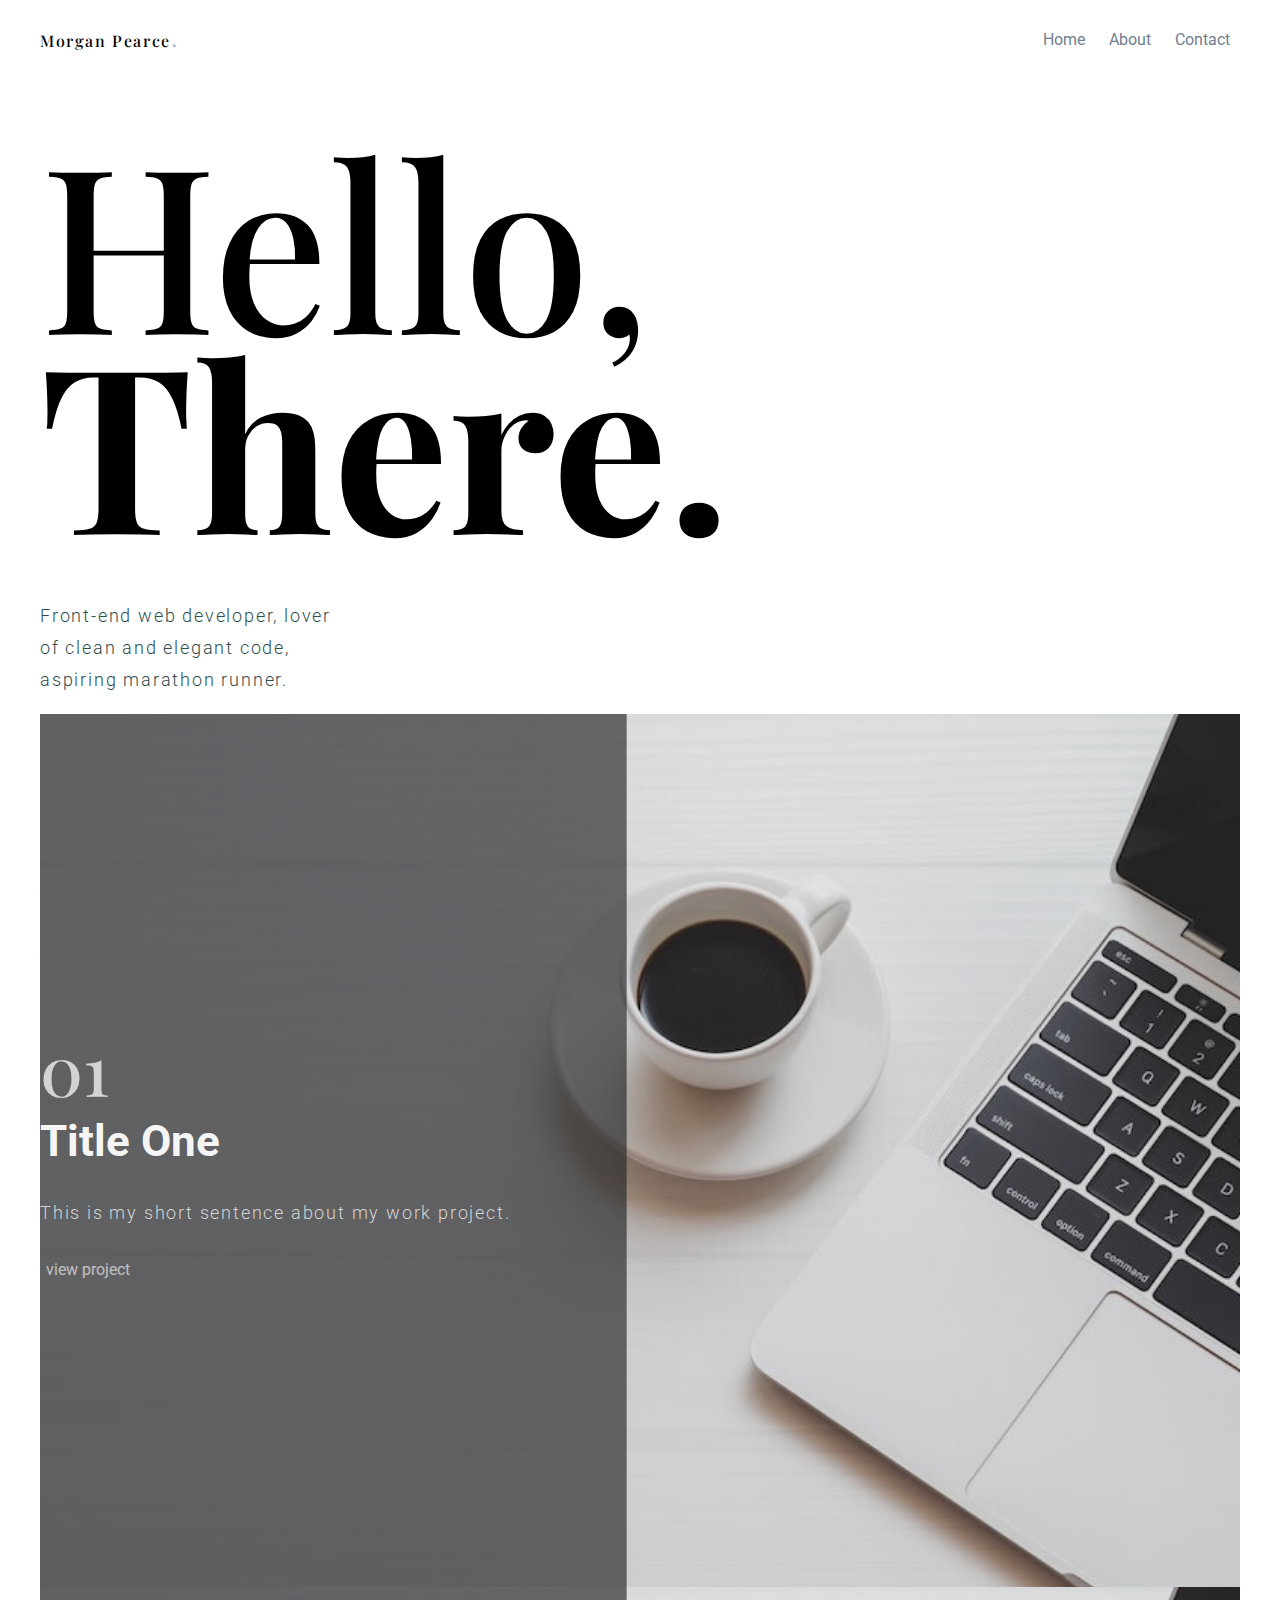
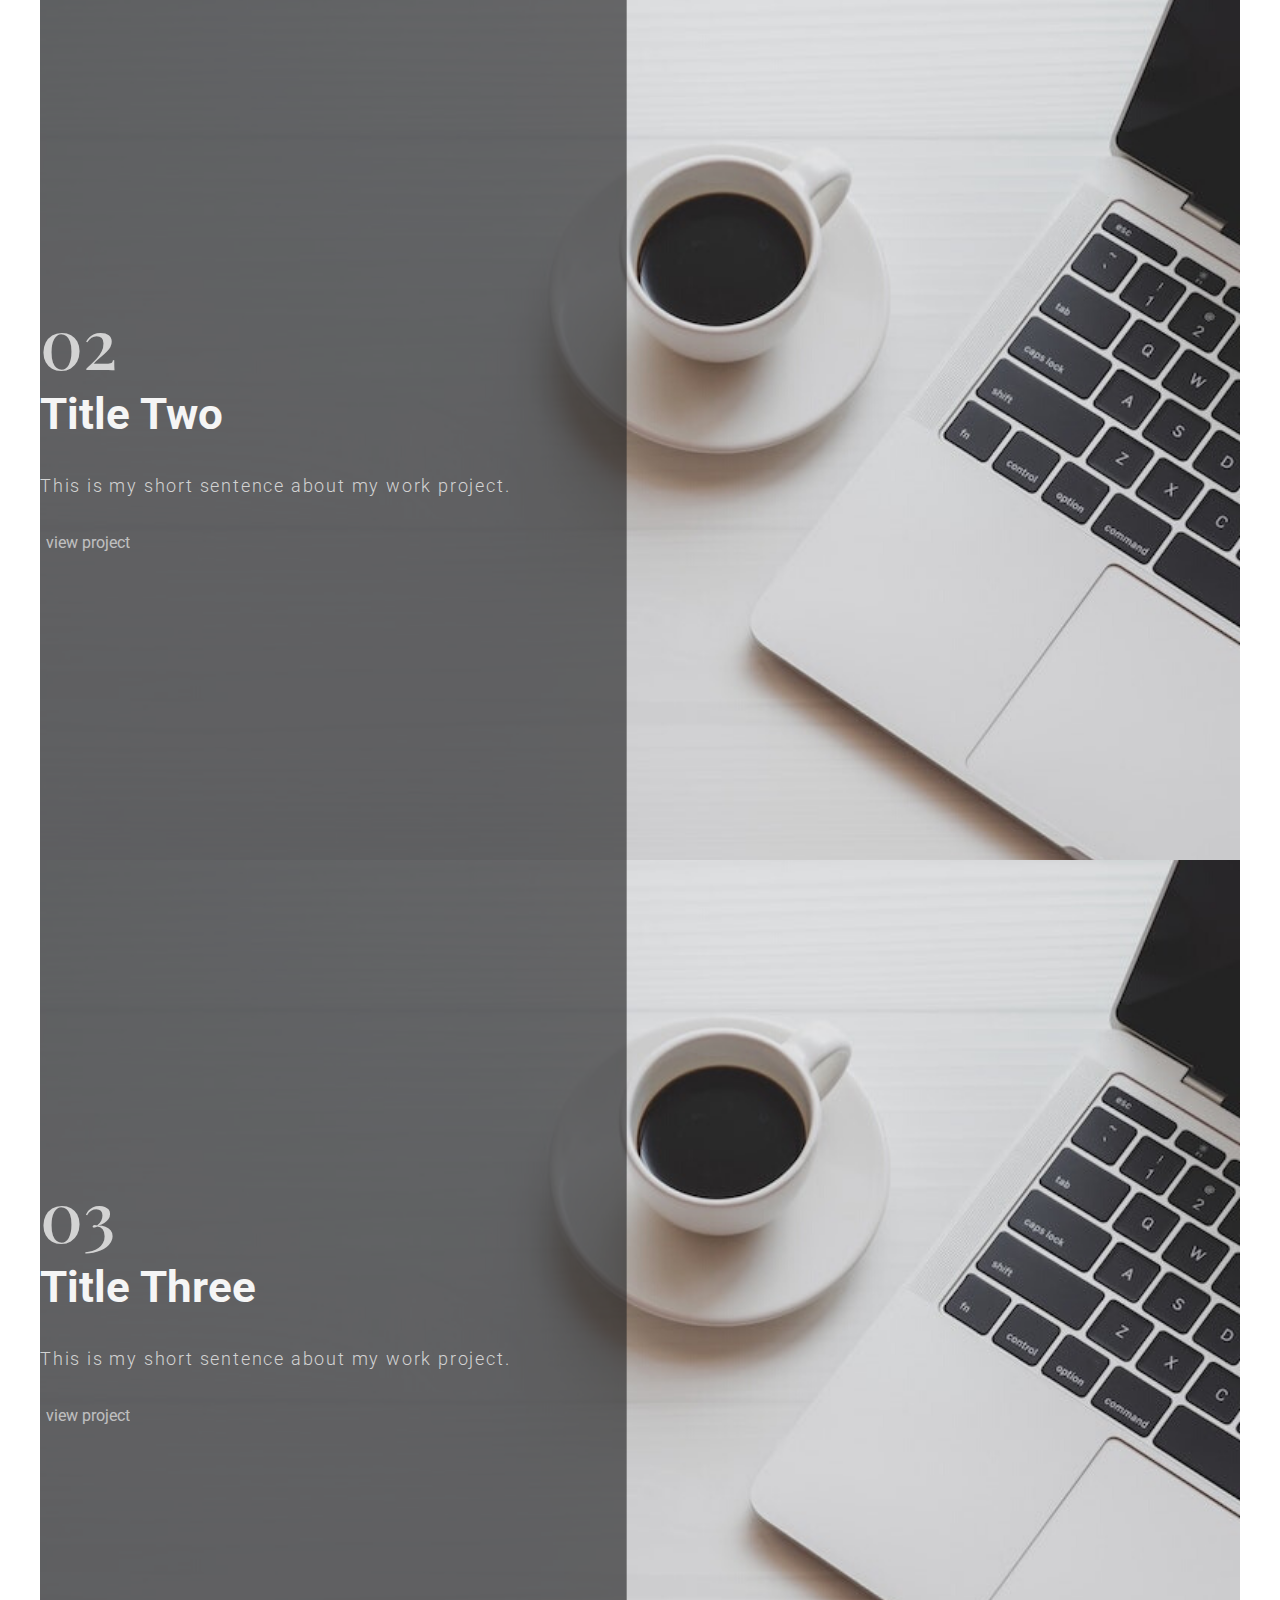
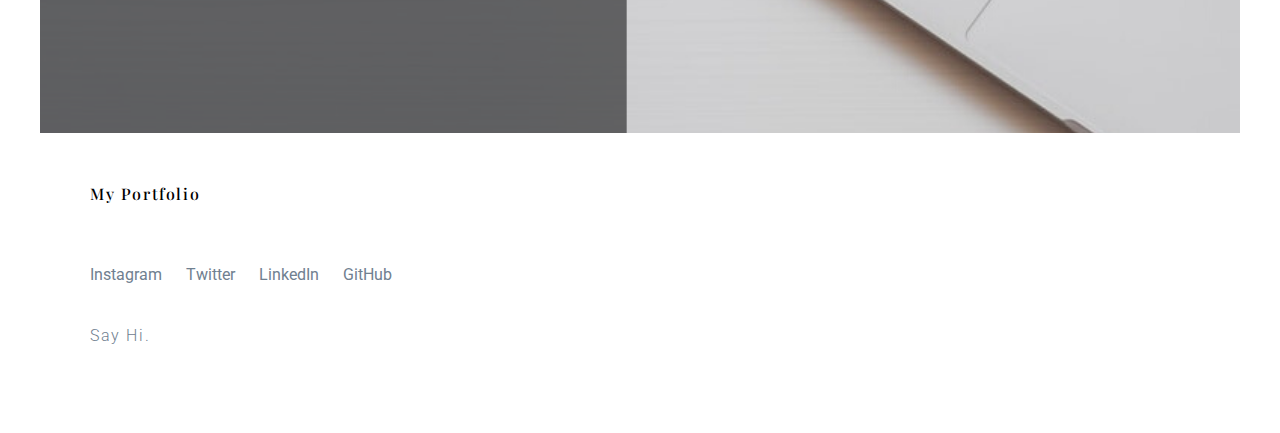
==== index.html @ 332a9969 "Initial Commit" ====
<!DOCTYPE html>
<html lang="en">
    <head>
        <meta charset="utf-8">
        <title>Morgan Pearce | Portfolio</title>
        <link rel="stylesheet" href="css/normalize.css">
        <link rel="stylesheet" href="css/main.css">
        <link href="https://fonts.googleapis.com/css2?family=Playfair+Display:wght@400;500;700&family=Roboto:wght@300;400;500;700&display=swap" rel="stylesheet">
    </head>
    <body>
<!-- HEADER / NAV  -->
        <div class="container">
            <header>
                <h1>Morgan Pearce<span>.</span></h1>
                <nav>
                    <ul>
                        <li><a href="">Home</a></li>
                        <li><a href="">About</a></li>
                        <li><a href="">Contact</a></li>
                    </ul>
                </nav>
            </header>
<!-- HERO -->
            <section class="hero">
                <div class="main-title">
                    <h2>Hello,<br><span>There.</span></h2>
                    <p>Front-end web developer, lover of clean and elegant code, aspiring marathon runner.</p>
                </div>
            </section>
<!-- WORK  -->
            <section class="work">
                <div class="section-one">
                    <div class="project-one">
                        <h3>01</h3>
                        <h4>Title One</h4>
                        <p>This is my short sentence about my work project.</p>
                        <button class="work-button" type="button">view project</button>
                    </div>
                </div>
                <div class="section-two">
                    <div class="project-two">
                        <h3>02</h3>
                        <h4>Title Two</h4>
                        <p>This is my short sentence about my work project.</p>
                        <button class="work-button" type="button">view project</button>
                    </div>
                </div>
                <div class="section-three">
                    <div class="project-three">
                        <h3>03</h3>
                        <h4>Title Three</h4>
                        <p>This is my short sentence about my work project.</p>
                        <button class="work-button" type="button">view project</button>
                    </div>
                </div>
            </section>
<!-- FOOTER  -->
            <footer>
                <h1>My Portfolio</h1>
                <ul id="social media">
                    <li><a href="" target="">Instagram</a></li>
                    <li><a href="" target="">Twitter</a></li>
                    <li><a href="" target="">LinkedIn</a></li>
                    <li><a href="" target="">GitHub</a></li>
                </ul>
                <p><a href="">Say Hi.</a></p>
            </footer>
        </div>
    </body>
</html>
---- css/main.css ----
/**  **     ***     ***    ***  *******
 **  **    **  **   ** ** ****  **
 ******   **    **  **  **  **  *******
 **  **    **  **   **      **  **
 **  **     ***     **      **  *******/

body {
    font-family: 'Roboto', sans-serif;
}

.container {
    width: 1200px; 
    margin: 0 auto;
}

h1 {
    color: black; 
    font-family: 'Playfair Display', serif;
    font-weight: 500; 
    font-size: 16px; 
    padding: 50px;
}

h2 {
    font-family: 'Playfair Display', serif;
    font-weight: 500; 
    font-size: 230px; 
}

h3 {
    color: lightgray;
    font-family: 'Playfair Display', serif;
    font-weight: 500;
    font-size: 70px;
}

h4 {
    color: whitesmoke;
    font-size: 44px; 
    font-weight: 700;
}

p {
    font-size: 18px;
    font-weight: 300; 
    line-height: 32px; 
    letter-spacing: 0.1em;
    color: lightgray; 
}

/*** HEADER ***/
header {
    height: 80px; 
    margin: 0 auto;
}

header h1 {
    float: left;
    letter-spacing: 0.1em;
	margin: 0;
	padding: 20px 0;
}

header span {
    color: lightsteelblue;
    font-size: 25px; 
}

header nav {
	float: right;
	padding: 25x 0;
}

header nav ul {
	margin: 0;
	padding: 30px 0;
}

header nav ul li {
	font-size: 16px;
	padding: 0 10px;
	display: inline;
}

header nav ul li a{
	text-decoration: none;
	color:slategray; 
}

/*** HERO ***/
.hero {
    clear: both;
    height: 600px; 
    margin: 0 auto;
}

.main-title {
    float: left; 

}
.main-title span {
    font-weight: 700;
}

.main-title h2 {
    line-height: 200px; 
    margin-top: 60px;
    margin-bottom: 60px;
    width: 700px; 
}

.main-title p {
    width: 310px; 
    color: darkslategray; 
}

/*** WORK ***/
.work {
    clear: both;
}
.section-one, .section-two, .section-three {
    height: 900px; 
}
.project-one, .project-two, .project-three {
    padding: 307px 0; 
    width: 600px; 
}
.work h3, .work h4 {
    margin: 0 auto; 
}
.work p {
    margin: 30px 0; 
}
.work button { 
    background-color: transparent; 
    border: none; 
    color: white; 
    cursor: pointer; 
    font-size: 16px; 
    opacity: 0.6; 
}
.work button:hover {
    background-color: lightsteelblue;
    opacity: 1;
}

.section-one {
    background-image: url("../img/section-one-background.png");
    background-repeat: no-repeat;
    height: auto;
    float: left;
    width: 1200px; 
}
.section-two {
    background-image: url("../img/section-one-background.png");
    background-repeat: no-repeat;
    height: auto;
    float: left;
    width: 1200px; 
}
.section-three {
    background-image: url("../img/section-one-background.png");
    background-repeat: no-repeat;
    height: auto;
    float: left;
    width: 1200px; 
}

/*** FOOTER ***/
footer {
    clear: both; 
    height: 300px; 
    margin: 0 auto; 
}
footer h1 {
    letter-spacing: 0.1em;
}

footer ul {
    margin: 0 auto; 
}

footer ul li {
	font-size: 16px;
	padding: 0 10px;
	display: inline;
}

footer ul li a {
    color: slategray; 
    text-decoration: none; 
}

footer p {
    color: slategray; 
    display: inline; 
    font-size: 16px; 
    float: left; 
    padding-left: 50px; 
    padding-top: 20px; 
}

footer p a {
    text-decoration: none; 
    color: slategray; 
}


/**             **      **     *****     **   **
  **           **     **  **   **   *    **  **
   **   ***   **     **    **  *****     ****
    ** ** ** **       **  **   **  **    **  **
     ***   ***          **     **    **  **   **/

.work__work {
    clear: both;
}

.hero__work {
    height: 500px;
}

.section-one__work .section-two__work .section-three__work {
    height: 700px; 
}

.intro__work, .aboutme__work, .experience__work {
    padding: 307px 0; 
    width: 600px; 
}
.intro__work h2 {
    color: white; 
    font-size: 55px; 
    margin: 0 auto;
}

.section-one__work {
    background-image: url("../img/work-image.png");
    background-repeat: no-repeat;
    height: auto;
    float: left;
    width: 1200px; 
}

.aboutme__work h3 {
    color: black; 
}

.aboutme__work p {
    color: darkslategray; 
    font-size: 18px; 
}
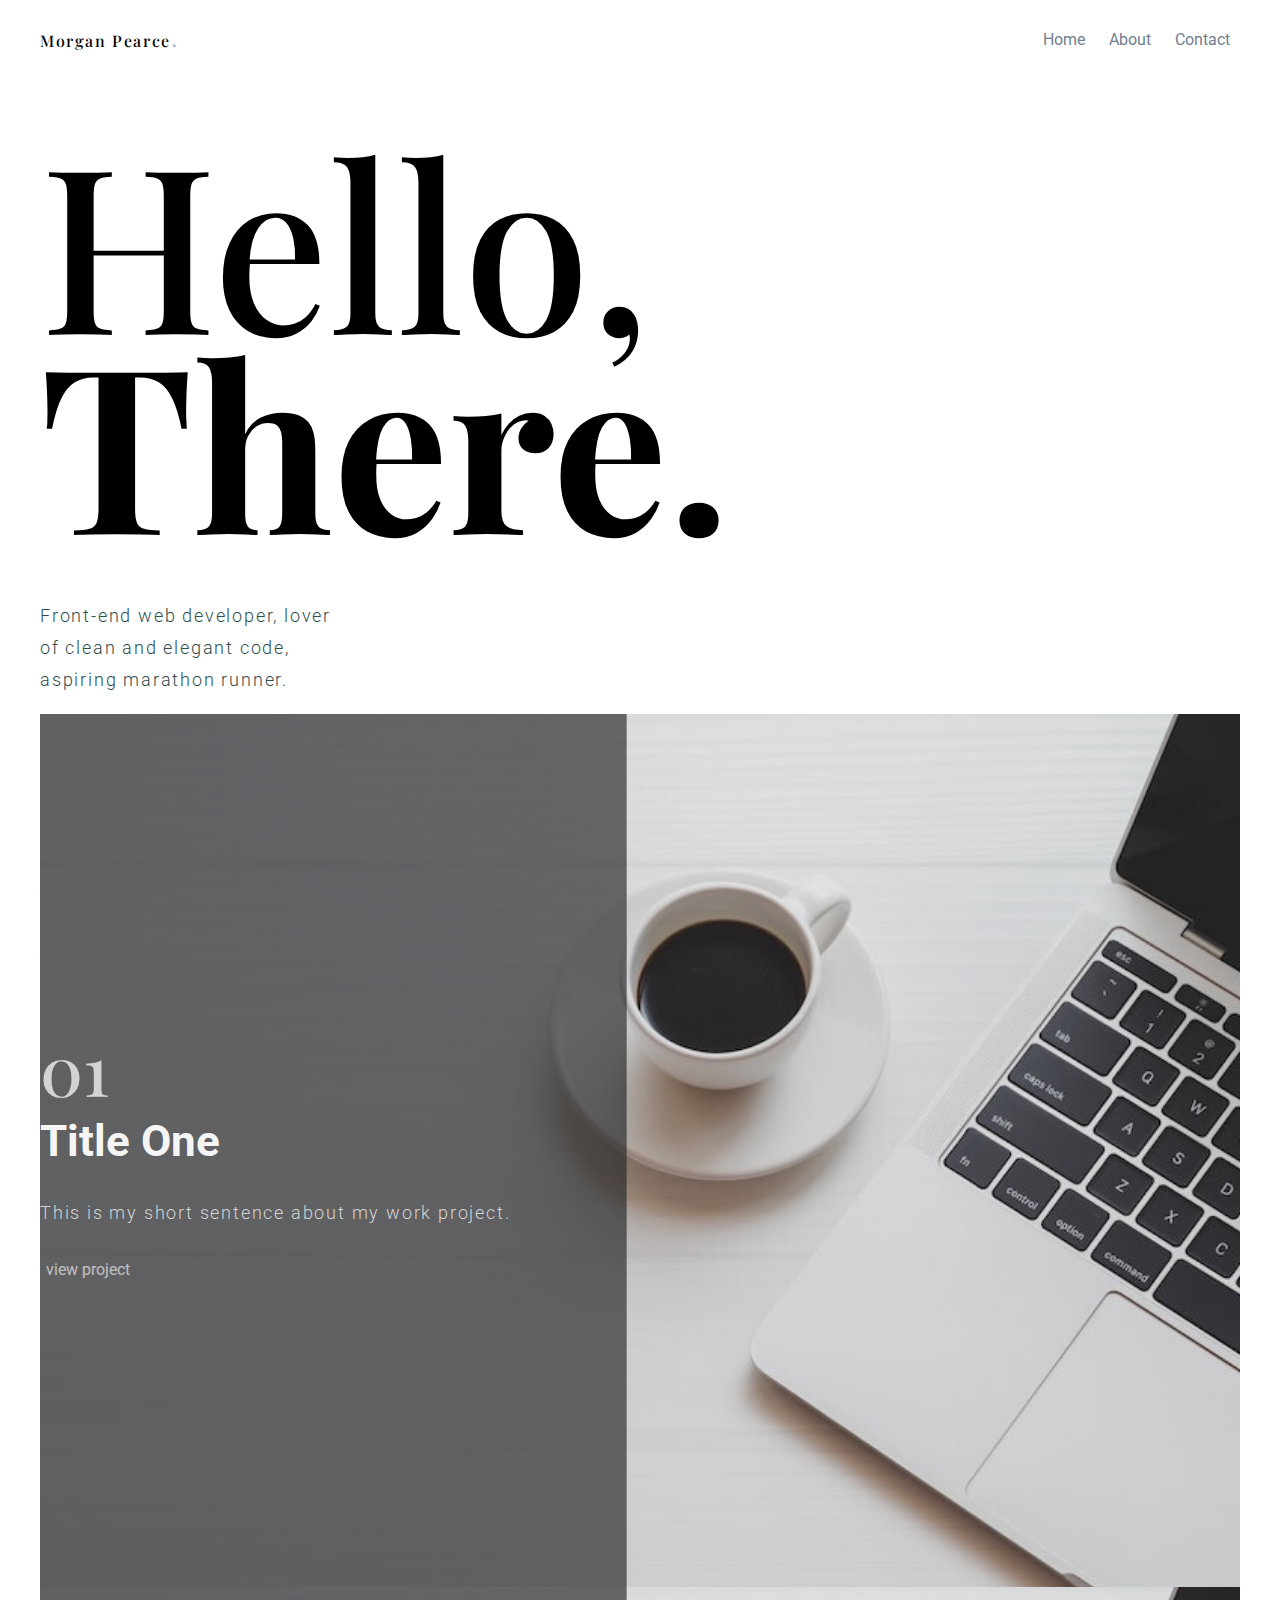
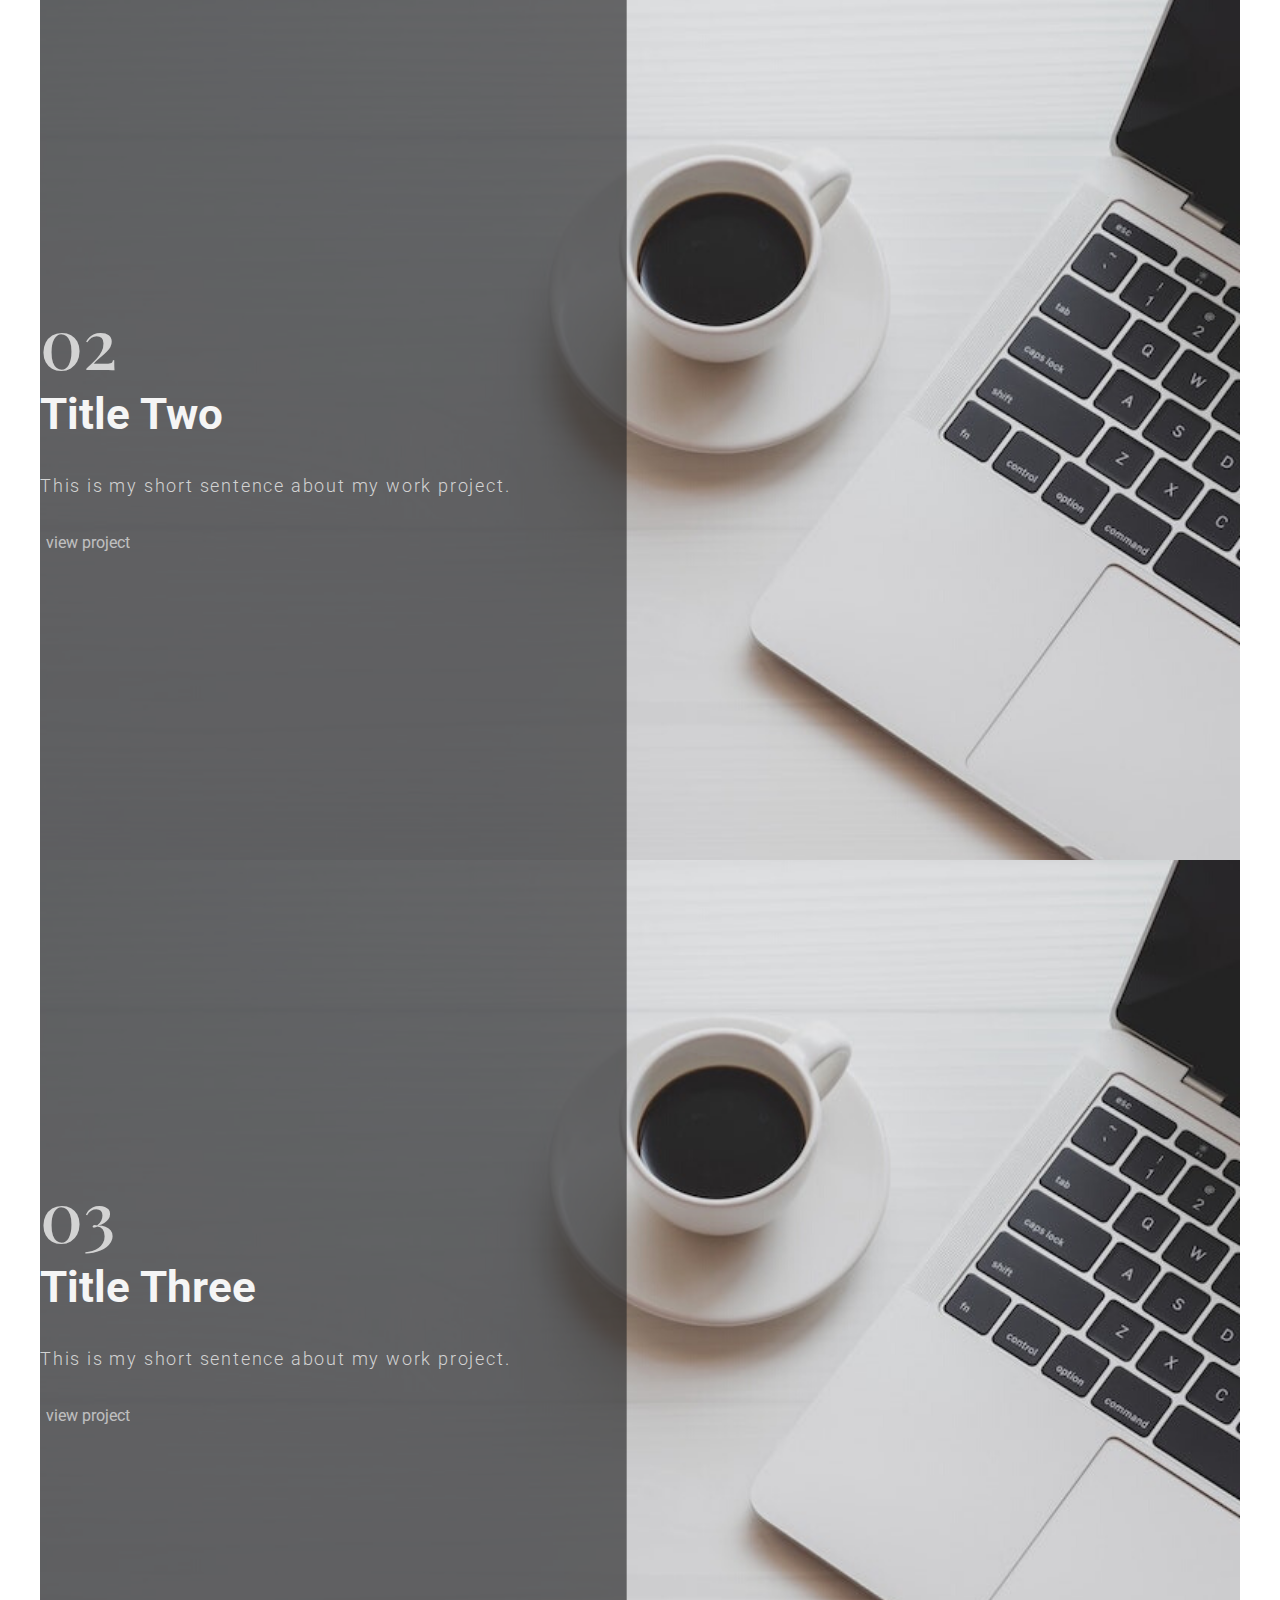
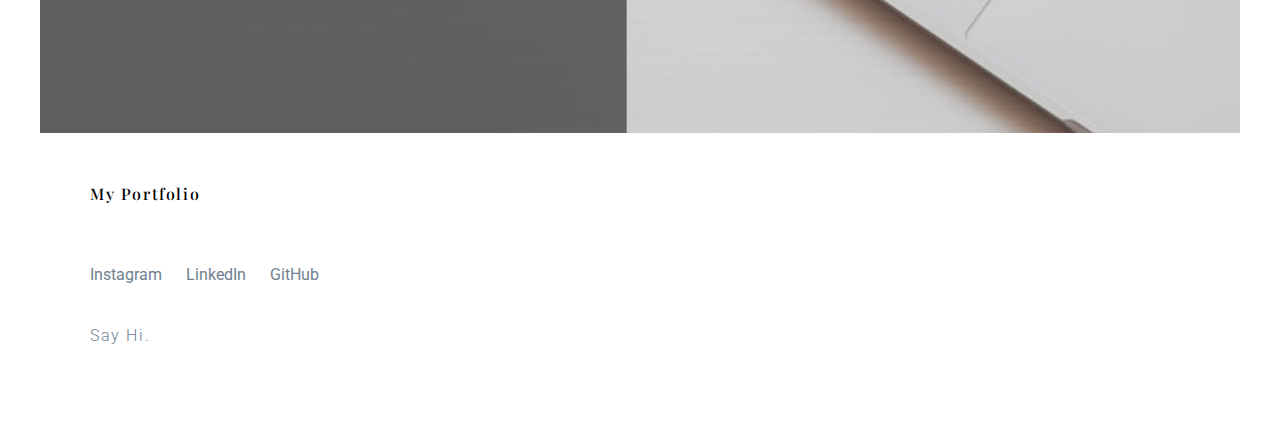
==== commit 38cfc1e3: "added about and contact pages" ====
--- a/index.html
+++ b/index.html
@@ -5,6 +5,8 @@
         <title>Morgan Pearce | Portfolio</title>
         <link rel="stylesheet" href="css/normalize.css">
         <link rel="stylesheet" href="css/main.css">
+        <link rel="stylesheet" href="about.html">
+        <link rel="stylesheet" href="contact.html">
         <link href="https://fonts.googleapis.com/css2?family=Playfair+Display:wght@400;500;700&family=Roboto:wght@300;400;500;700&display=swap" rel="stylesheet">
     </head>
     <body>
@@ -14,9 +16,9 @@
                 <h1>Morgan Pearce<span>.</span></h1>
                 <nav>
                     <ul>
-                        <li><a href="">Home</a></li>
-                        <li><a href="">About</a></li>
-                        <li><a href="">Contact</a></li>
+                        <li><a href="index.html">Home</a></li>
+                        <li><a href="about.html">About</a></li>
+                        <li><a href="contact.html">Contact</a></li>
                     </ul>
                 </nav>
             </header>
@@ -58,12 +60,11 @@
             <footer>
                 <h1>My Portfolio</h1>
                 <ul id="social media">
-                    <li><a href="" target="">Instagram</a></li>
-                    <li><a href="" target="">Twitter</a></li>
-                    <li><a href="" target="">LinkedIn</a></li>
-                    <li><a href="" target="">GitHub</a></li>
+                    <li><a href="https://www.instagram.com/morganpearce4/" target="_blank">Instagram</a></li>
+                    <li><a href="https://www.linkedin.com/in/morganpearce/" target="_blank">LinkedIn</a></li>
+                    <li><a href="https://github.com/morganpearce4" target="_blank">GitHub</a></li>
                 </ul>
-                <p><a href="">Say Hi.</a></p>
+                <p><a href="contact.html">Say Hi.</a></p>
             </footer>
         </div>
     </body>
--- a/css/main.css
+++ b/css/main.css
@@ -216,37 +216,68 @@
     clear: both;
 }
 
+.work__work h3 {
+    color: black; 
+    padding-left: 200px;
+    width: 700px;
+}
+
+.work__work p {
+    color: darkslategray; 
+    font-size: 18px; 
+    padding-left: 200px;
+    width: 700px;
+}
+
 .hero__work {
-    height: 500px;
-}
-
-.section-one__work .section-two__work .section-three__work {
-    height: 700px; 
+    height: 400px;
 }
 
 .intro__work, .aboutme__work, .experience__work {
-    padding: 307px 0; 
-    width: 600px; 
+    padding: 200px 0; 
+    width: 1200px; 
+}
+.intro__work {
+    background-image: url("../img/work-image.png");
+    background-repeat: no-repeat;
+    height: auto;
+    float: left;
+    width: 1200px; 
 }
 .intro__work h2 {
     color: white; 
     font-size: 55px; 
-    margin: 0 auto;
-}
-
-.section-one__work {
-    background-image: url("../img/work-image.png");
-    background-repeat: no-repeat;
-    height: auto;
-    float: left;
-    width: 1200px; 
-}
-
-.aboutme__work h3 {
+    text-shadow: 2px 2px 4px #2f4f4f;
+    width: 900px;
+}
+.aboutme__work {
+    height: auto;
+    float: left;
+}
+.experience__work {
+    height: auto;
+    float: left;
+}
+
+/*** CONTACT ***/
+.contact__contact {
+    clear: both;
+    height: 500px; 
+}
+
+.contact__contact h3 {
     color: black; 
-}
-
-.aboutme__work p {
+    padding-left: 200px;
+    width: 700px;
+}
+
+.contact__contact p {
     color: darkslategray; 
     font-size: 18px; 
-}
+    padding-left: 200px;
+    width: 700px;
+}
+
+.hero__contact {
+    height: 300px;
+}
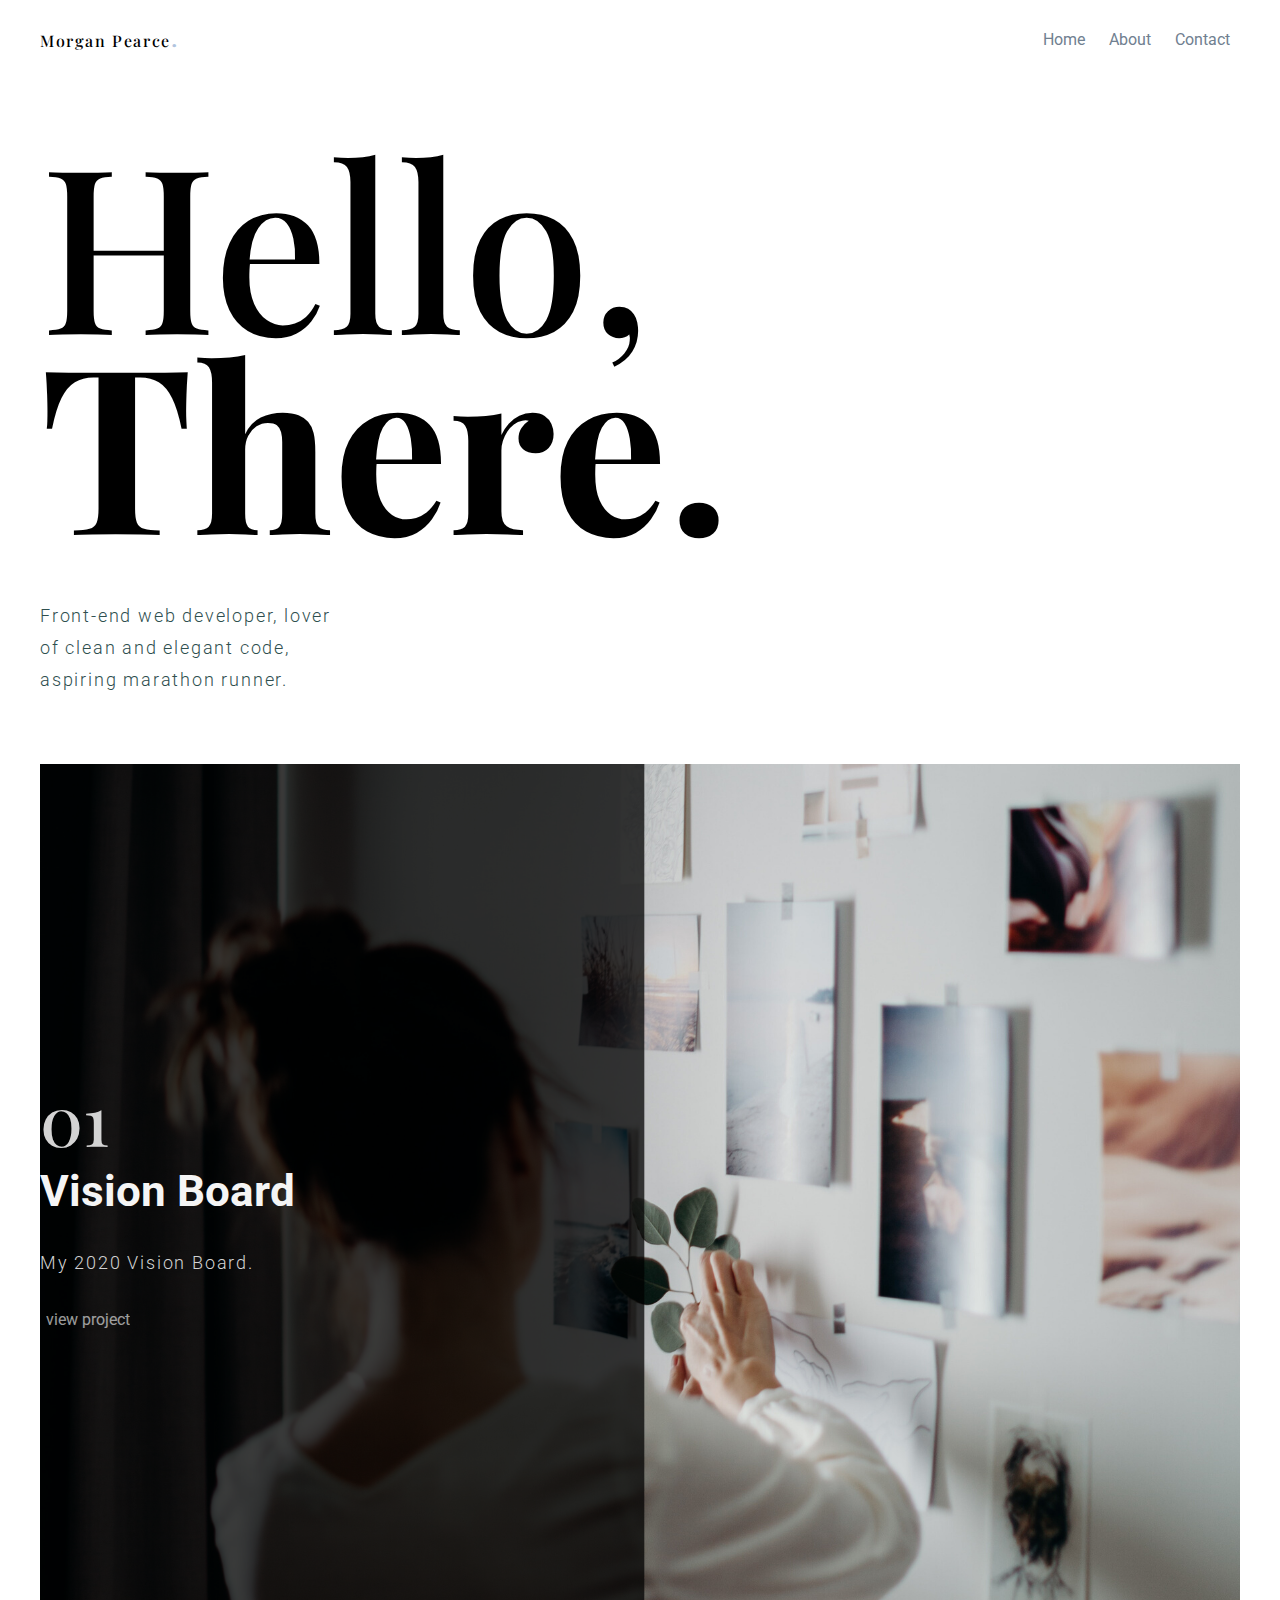
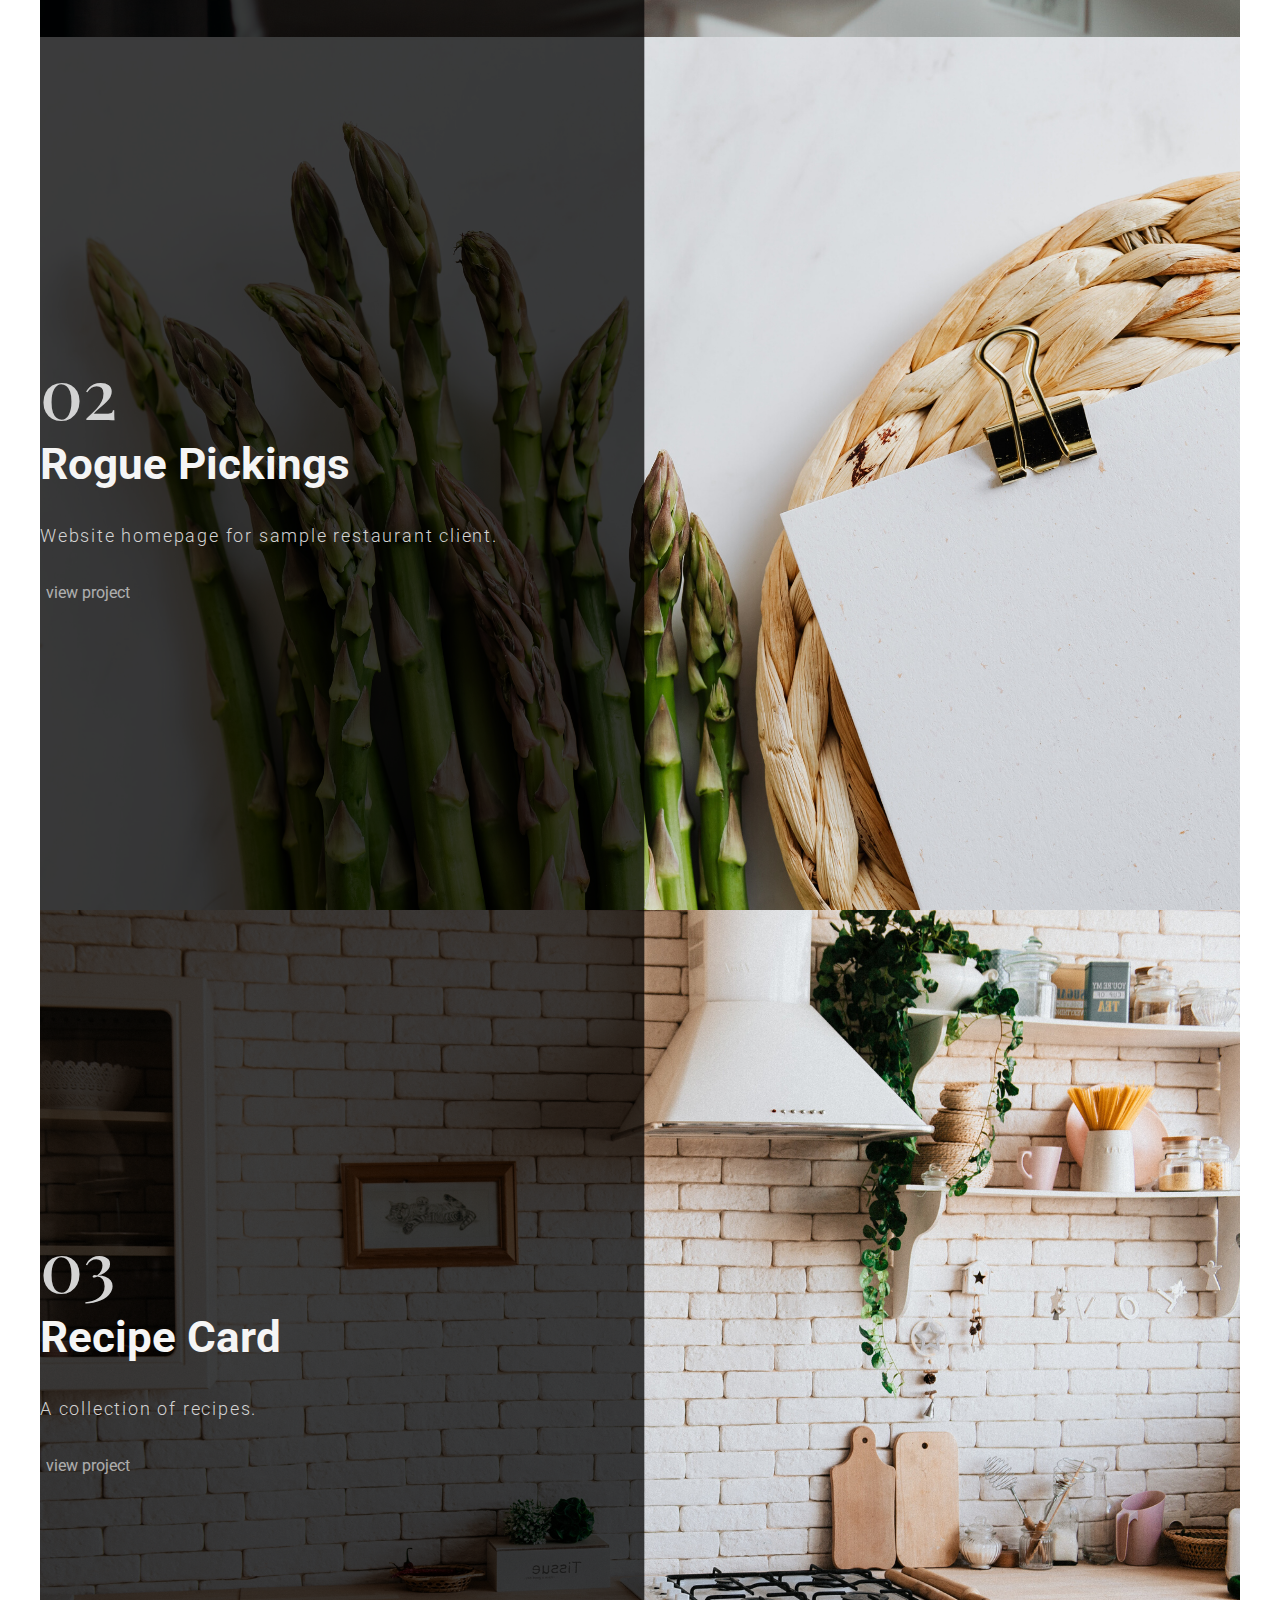
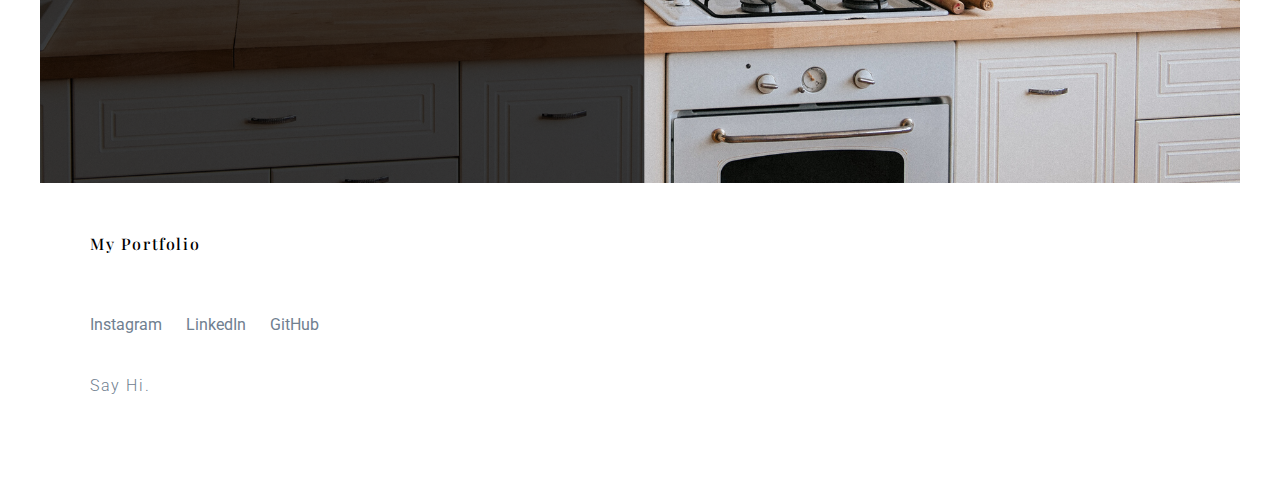
==== commit f2a6ef6d: "added home page photos" ====
--- a/index.html
+++ b/index.html
@@ -34,25 +34,25 @@
                 <div class="section-one">
                     <div class="project-one">
                         <h3>01</h3>
-                        <h4>Title One</h4>
-                        <p>This is my short sentence about my work project.</p>
-                        <button class="work-button" type="button">view project</button>
+                        <h4>Vision Board</h4>
+                        <p>My 2020 Vision Board.</p>
+                        <button class="work-button" type="button"><a href="https://morganpearce4.github.io/vision-board-project/" target="blank">view project</a></button>
                     </div>
                 </div>
                 <div class="section-two">
                     <div class="project-two">
                         <h3>02</h3>
-                        <h4>Title Two</h4>
-                        <p>This is my short sentence about my work project.</p>
-                        <button class="work-button" type="button">view project</button>
+                        <h4>Rogue Pickings</h4>
+                        <p>Website homepage for sample restaurant client.</p>
+                        <button class="work-button" type="button"><a href="https://morganpearce4.github.io/rogue-pickings-assignment/" target="blank">view project</a></button>
                     </div>
                 </div>
                 <div class="section-three">
                     <div class="project-three">
                         <h3>03</h3>
-                        <h4>Title Three</h4>
-                        <p>This is my short sentence about my work project.</p>
-                        <button class="work-button" type="button">view project</button>
+                        <h4>Recipe Card</h4>
+                        <p>A collection of recipes.</p>
+                        <button class="work-button" type="button"><a href="https://morganpearce4.github.io/101-bonus_recipe-starter-code/" target="blank">view project</a></button>
                     </div>
                 </div>
             </section>
--- a/css/main.css
+++ b/css/main.css
@@ -112,6 +112,7 @@
 .main-title p {
     width: 310px; 
     color: darkslategray; 
+    padding-bottom: 50px; 
 }
 
 /*** WORK ***/
@@ -144,22 +145,27 @@
     opacity: 1;
 }
 
+.work a {
+    text-decoration: none;
+    color: white; 
+}
+
 .section-one {
-    background-image: url("../img/section-one-background.png");
+    background-image: url("../img/vision-board-cover.png");
     background-repeat: no-repeat;
     height: auto;
     float: left;
     width: 1200px; 
 }
 .section-two {
-    background-image: url("../img/section-one-background.png");
+    background-image: url("../img/rogue-pickings-photo.png");
     background-repeat: no-repeat;
     height: auto;
     float: left;
     width: 1200px; 
 }
 .section-three {
-    background-image: url("../img/section-one-background.png");
+    background-image: url("../img/receipe-card-cover.png");
     background-repeat: no-repeat;
     height: auto;
     float: left;
@@ -247,8 +253,9 @@
 .intro__work h2 {
     color: white; 
     font-size: 55px; 
+    padding-left: 175px;
     text-shadow: 2px 2px 4px #2f4f4f;
-    width: 900px;
+    width: 600px;
 }
 .aboutme__work {
     height: auto;
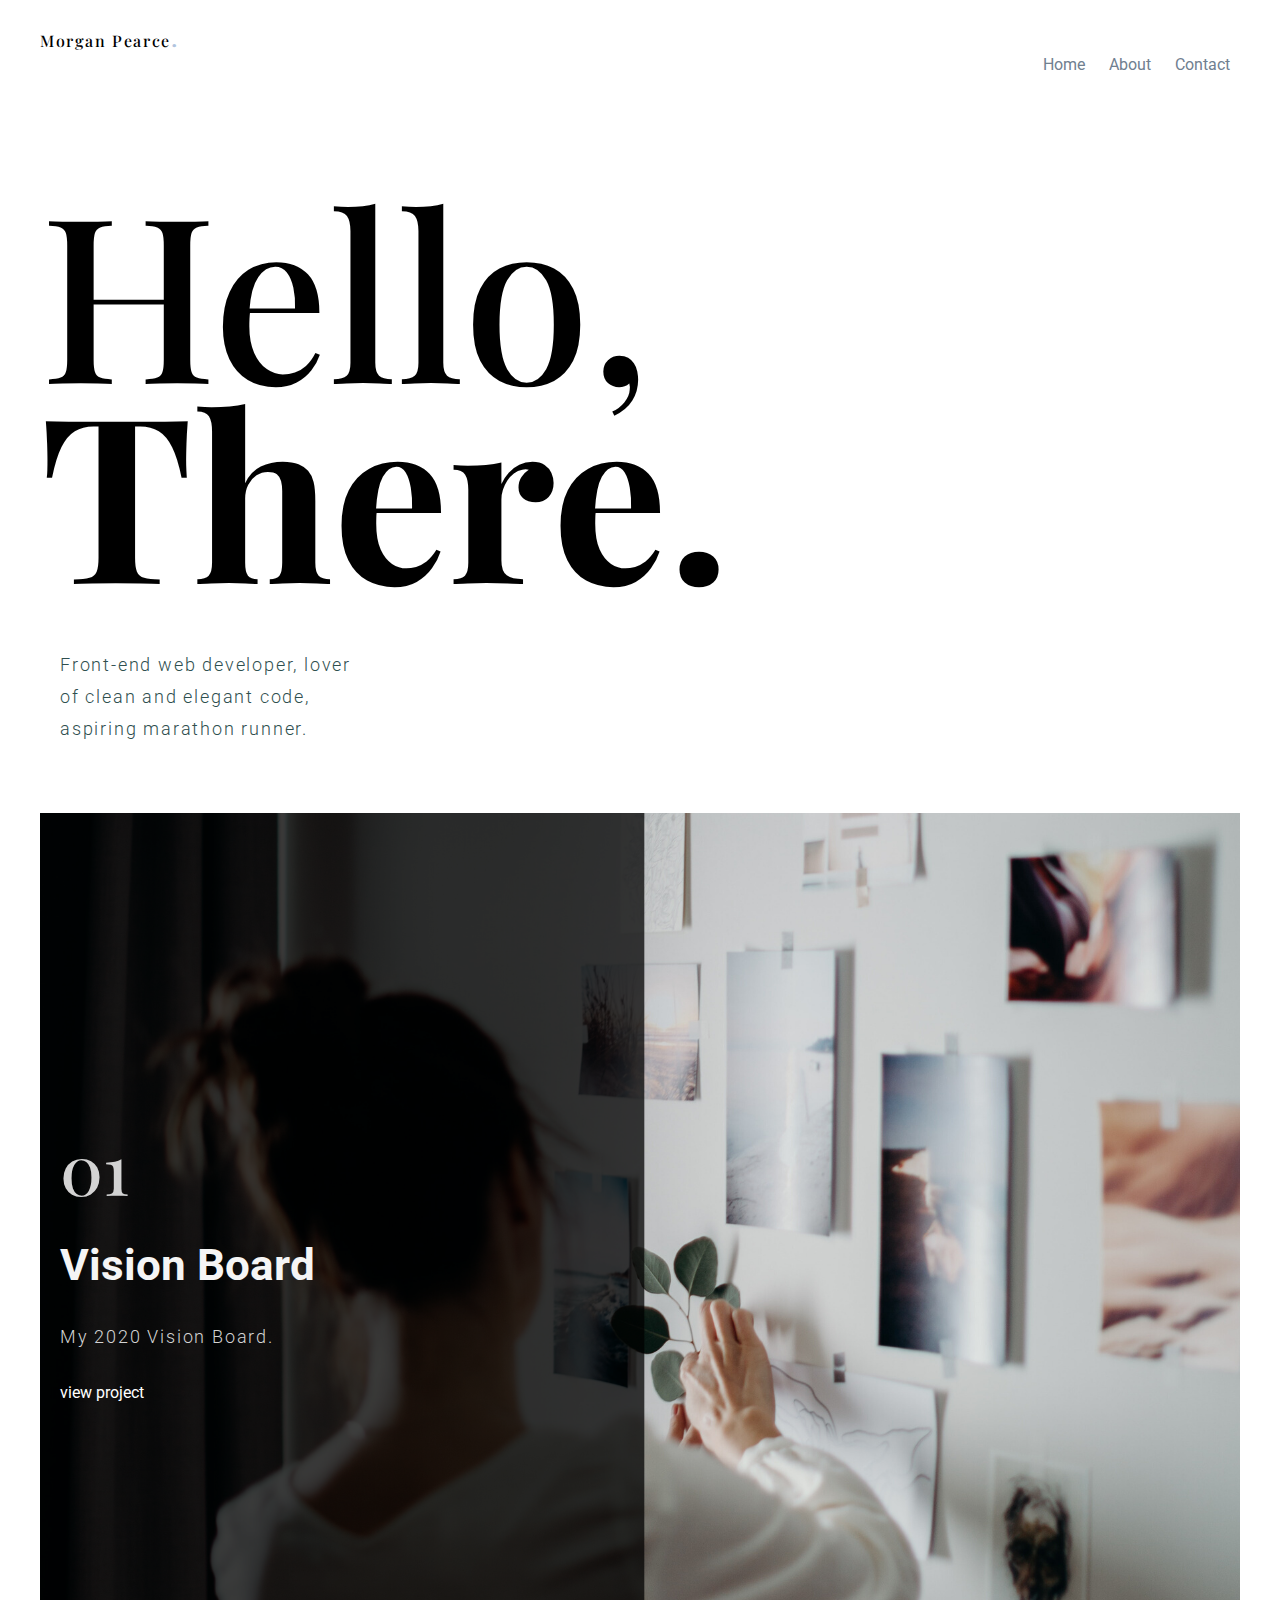
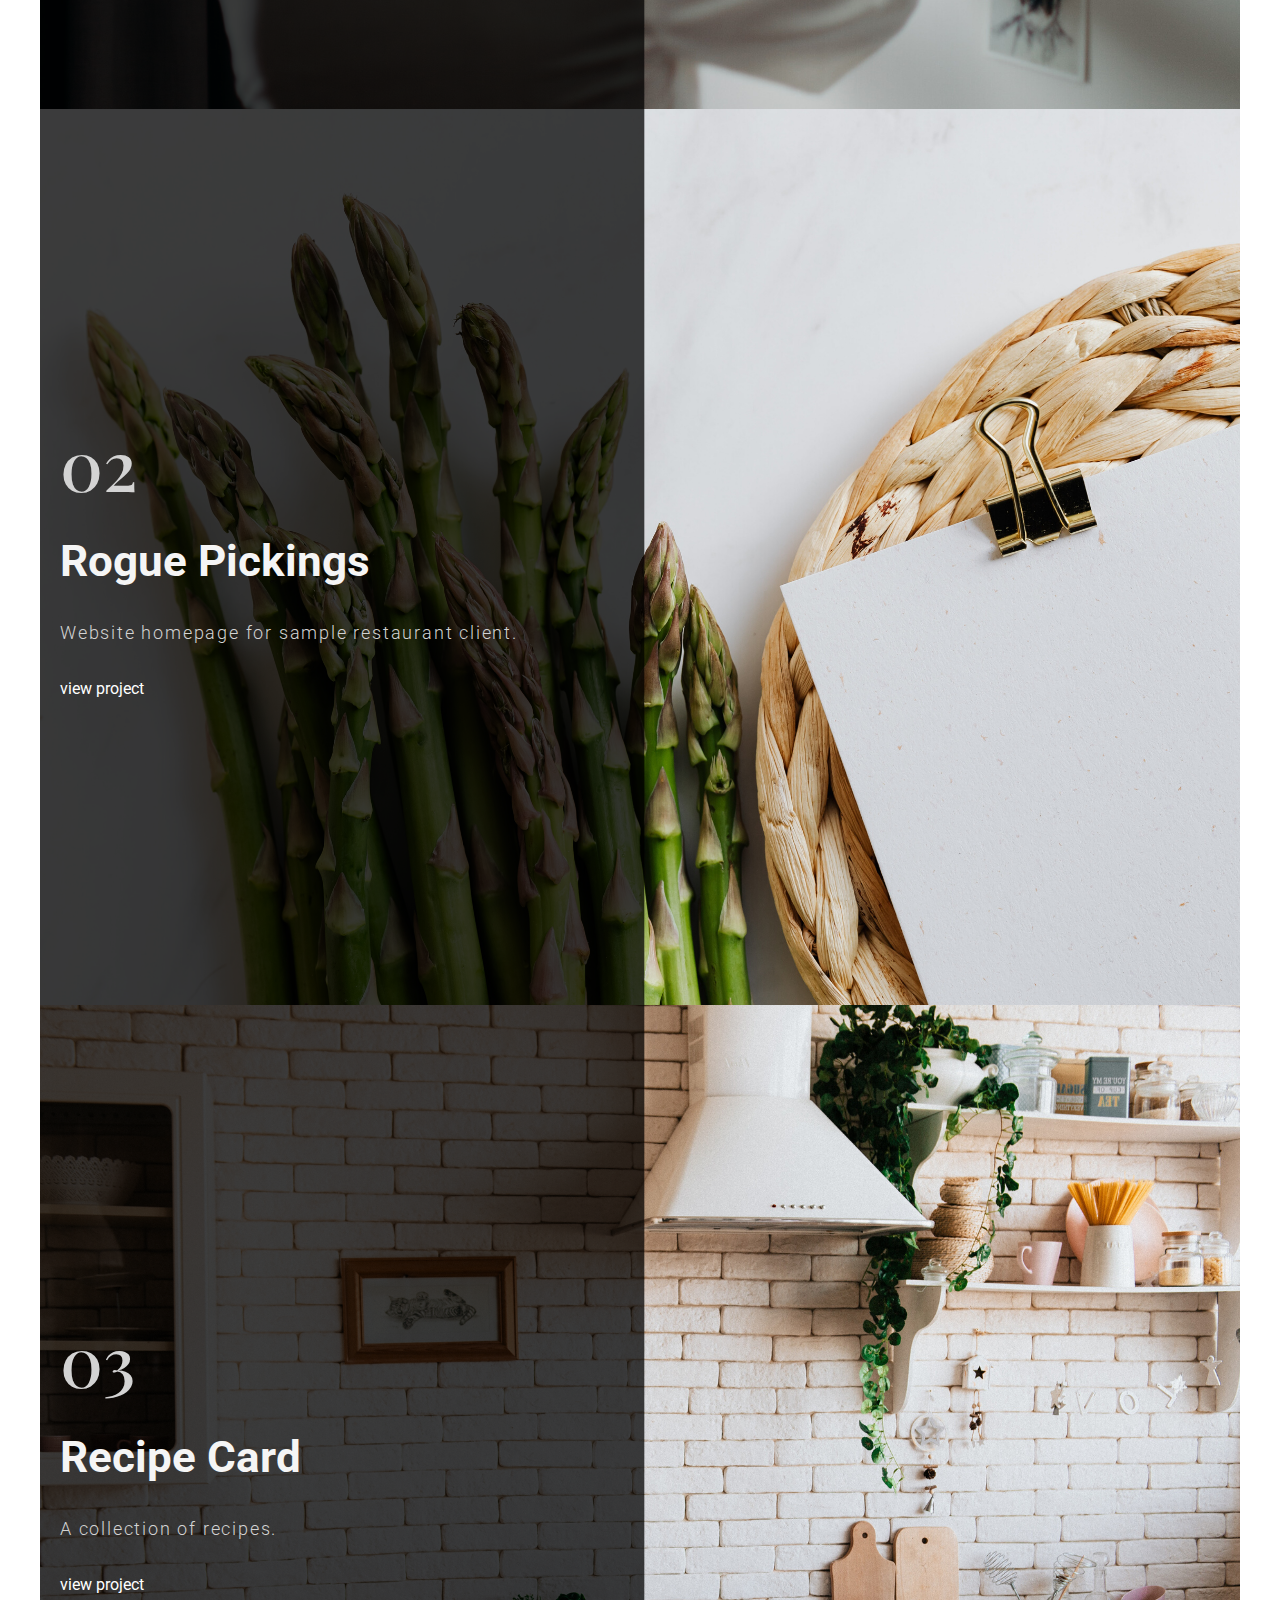
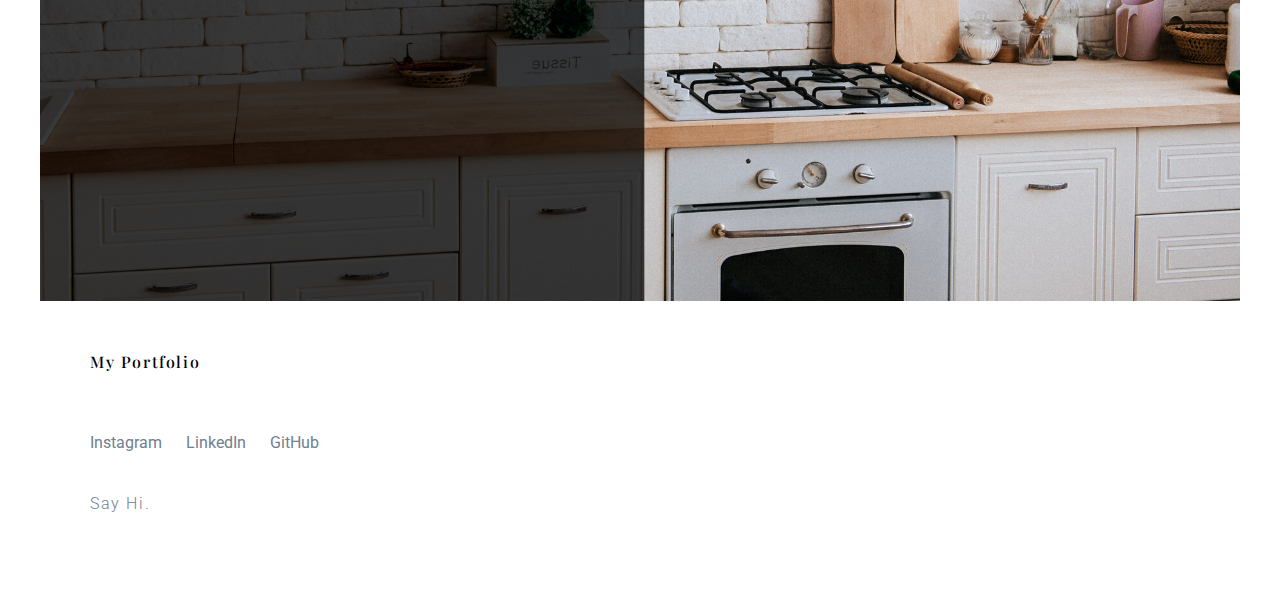
==== commit 7c20ba47: "Validated html and css" ====
--- a/index.html
+++ b/index.html
@@ -36,7 +36,7 @@
                         <h3>01</h3>
                         <h4>Vision Board</h4>
                         <p>My 2020 Vision Board.</p>
-                        <button class="work-button" type="button"><a href="https://morganpearce4.github.io/vision-board-project/" target="blank">view project</a></button>
+                        <a href="https://morganpearce4.github.io/vision-board-project/" target="blank">view project</a>
                     </div>
                 </div>
                 <div class="section-two">
@@ -44,7 +44,7 @@
                         <h3>02</h3>
                         <h4>Rogue Pickings</h4>
                         <p>Website homepage for sample restaurant client.</p>
-                        <button class="work-button" type="button"><a href="https://morganpearce4.github.io/rogue-pickings-assignment/" target="blank">view project</a></button>
+                        <a href="https://morganpearce4.github.io/rogue-pickings-assignment/" target="blank">view project</a>
                     </div>
                 </div>
                 <div class="section-three">
@@ -52,14 +52,14 @@
                         <h3>03</h3>
                         <h4>Recipe Card</h4>
                         <p>A collection of recipes.</p>
-                        <button class="work-button" type="button"><a href="https://morganpearce4.github.io/101-bonus_recipe-starter-code/" target="blank">view project</a></button>
+                        <a href="https://morganpearce4.github.io/101-bonus_recipe-starter-code/" target="blank">view project</a>
                     </div>
                 </div>
             </section>
 <!-- FOOTER  -->
             <footer>
                 <h1>My Portfolio</h1>
-                <ul id="social media">
+                <ul id="social-media">
                     <li><a href="https://www.instagram.com/morganpearce4/" target="_blank">Instagram</a></li>
                     <li><a href="https://www.linkedin.com/in/morganpearce/" target="_blank">LinkedIn</a></li>
                     <li><a href="https://github.com/morganpearce4" target="_blank">GitHub</a></li>
--- a/css/main.css
+++ b/css/main.css
@@ -38,6 +38,7 @@
     color: whitesmoke;
     font-size: 44px; 
     font-weight: 700;
+    padding-top: 25px;
 }
 
 p {
@@ -68,7 +69,7 @@
 
 header nav {
 	float: right;
-	padding: 25x 0;
+	padding: 25px 0;
 }
 
 header nav ul {
@@ -113,6 +114,7 @@
     width: 310px; 
     color: darkslategray; 
     padding-bottom: 50px; 
+    padding-left: 20px;
 }
 
 /*** WORK ***/
@@ -121,6 +123,7 @@
 }
 .section-one, .section-two, .section-three {
     height: 900px; 
+    padding-left: 20px;
 }
 .project-one, .project-two, .project-three {
     padding: 307px 0; 
@@ -132,22 +135,13 @@
 .work p {
     margin: 30px 0; 
 }
-.work button { 
-    background-color: transparent; 
-    border: none; 
-    color: white; 
-    cursor: pointer; 
-    font-size: 16px; 
-    opacity: 0.6; 
-}
-.work button:hover {
-    background-color: lightsteelblue;
-    opacity: 1;
-}
 
 .work a {
     text-decoration: none;
     color: white; 
+}
+.work a:hover {
+    color: lightsteelblue;
 }
 
 .section-one {
@@ -266,6 +260,18 @@
     float: left;
 }
 
+.experience__work a {
+    text-transform: none;
+    color: darkslategray; 
+    font-size: 15px; 
+    padding-left: 200px;
+    width: 700px;
+}
+
+.experience__work a:hover {
+    color: lightsteelblue;
+}
+
 /*** CONTACT ***/
 .contact__contact {
     clear: both;
